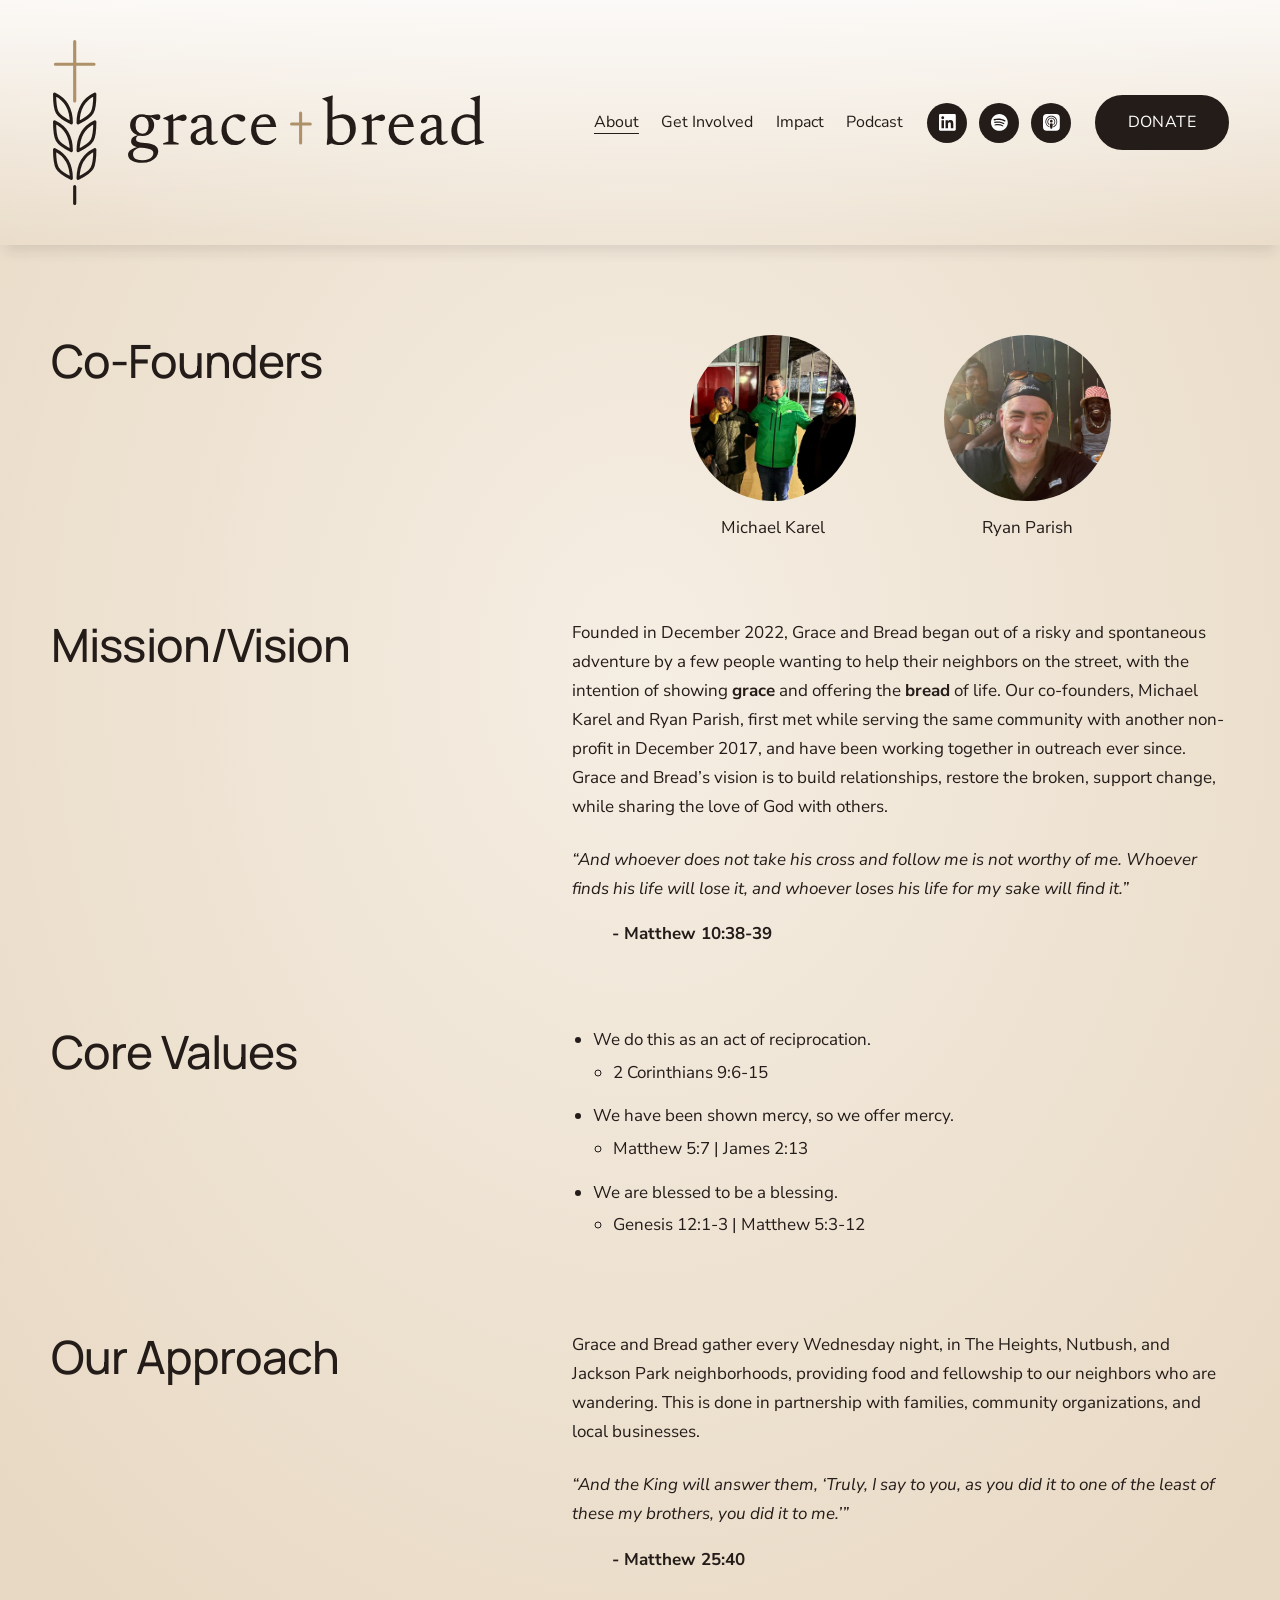
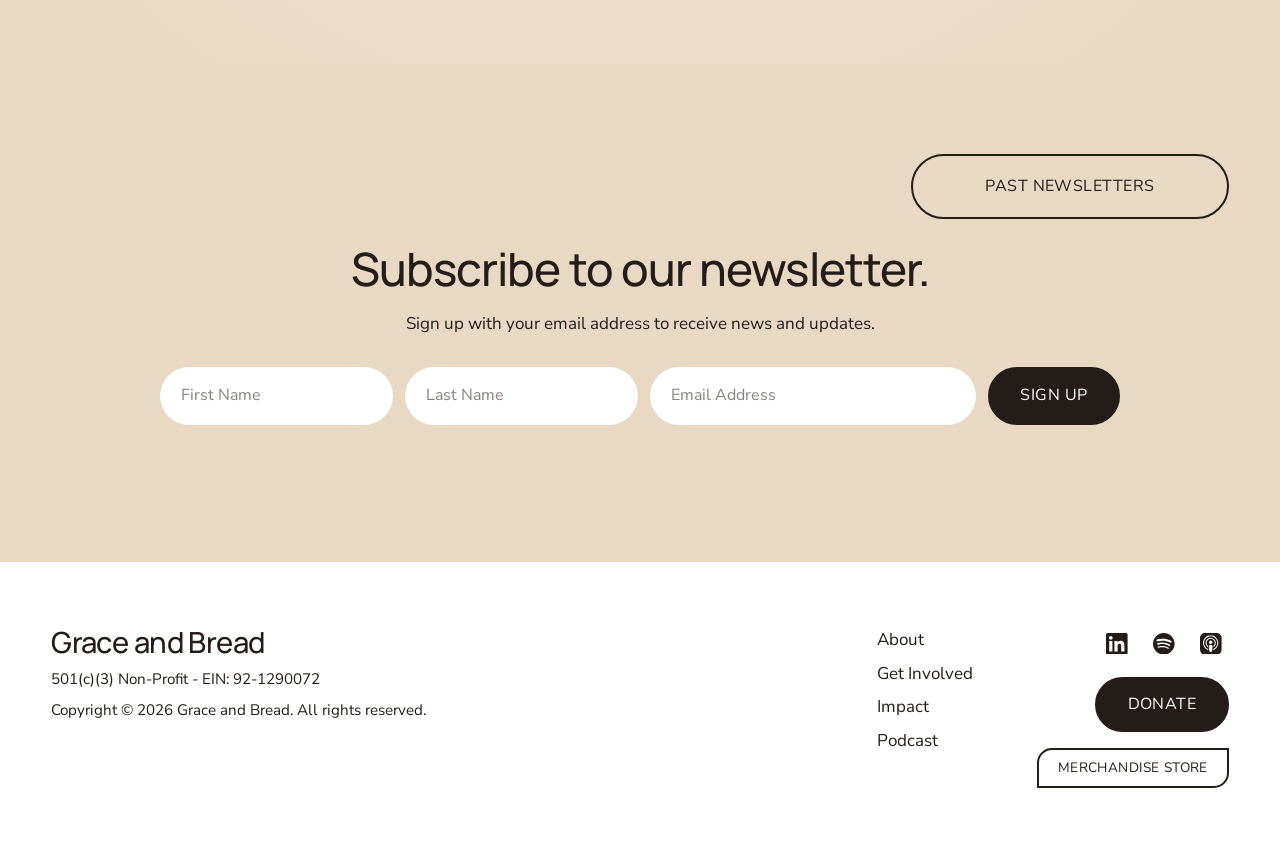
==== about/index.html @ 590ab5f3 "Add files via upload" ====
<!doctype html>
<html lang="en-US">
<head>
<meta charset="utf-8">
<meta name="viewport" content="width=device-width, initial-scale=1">
<title>Grace and Bread | Helping our neighbors on the street</title>
<meta name="description" content="Discover how Grace and Bread supports communities through compassion, food, and fellowship, sharing love and restoring relationships since 2022.">
<link rel="canonical" href="https://graceandbread.org/about">
<meta name="theme-color" content="#241C19">
<meta property="og:site_name" content="Grace and Bread">
<meta property="og:type" content="website">
<meta property="og:title" content="Grace and Bread | Helping our neighbors on the street">
<meta property="og:description" content="Discover how Grace and Bread supports communities through compassion, food, and fellowship, sharing love and restoring relationships since 2022.">
<meta property="og:url" content="https://graceandbread.org/about">
<meta property="og:image" content="https://graceandbread.org/assets/brand/og-image.jpg">
<meta name="twitter:card" content="summary_large_image">
<link rel="icon" href="../favicon.svg" type="image/svg+xml">
<link rel="icon" href="../favicon-32.png" sizes="32x32" type="image/png">
<link rel="apple-touch-icon" href="../apple-touch-icon.png">
<link rel="preload" href="../assets/fonts/manrope.woff2" as="font" type="font/woff2" crossorigin>
<link rel="preload" href="../assets/fonts/nunito-sans.woff2" as="font" type="font/woff2" crossorigin>
<link rel="stylesheet" href="../assets/css/site.css">
</head>
<body>
<a class="skip-link" href="#main">Skip to content</a>
<header class="site-header">
  <div class="container header-inner">
    <a class="site-logo" href="../" aria-label="Grace and Bread home">
      <img src="../assets/brand/gb-horizontal-ink.svg" alt="grace + bread" width="1386" height="537">
    </a>
    <div class="header-right">
      <nav class="site-nav" aria-label="Main">
        <a href="../about/" aria-current="page">About</a>
        <a href="../volunteer/">Get Involved</a>
        <a href="https://impact.graceandbread.org" target="_blank" rel="noopener">Impact</a>
        <a href="../neighbors-on-the-street/">Podcast</a>
      </nav>
      <div class="social"><a class="icon-link" href="https://www.linkedin.com/company/grace-and-bread" target="_blank" rel="noopener" aria-label="LinkedIn"><svg viewBox="0 0 24 24" aria-hidden="true" focusable="false"><path d="M20.447 20.452h-3.554v-5.569c0-1.328-.027-3.037-1.852-3.037-1.853 0-2.136 1.445-2.136 2.939v5.667H9.351V9h3.414v1.561h.046c.477-.9 1.637-1.85 3.37-1.85 3.601 0 4.267 2.37 4.267 5.455v6.286zM5.337 7.433c-1.144 0-2.063-.926-2.063-2.065 0-1.138.92-2.063 2.063-2.063 1.14 0 2.064.925 2.064 2.063 0 1.139-.925 2.065-2.064 2.065zm1.782 13.019H3.555V9h3.564v11.452zM22.225 0H1.771C.792 0 0 .774 0 1.729v20.542C0 23.227.792 24 1.771 24h20.451C23.2 24 24 23.227 24 22.271V1.729C24 .774 23.2 0 22.222 0h.003z"/></svg></a><a class="icon-link" href="https://open.spotify.com/show/1ldvB0Y8aGOqSL68YrGLQc" target="_blank" rel="noopener" aria-label="Spotify"><svg viewBox="0 0 24 24" aria-hidden="true" focusable="false"><path d="M12 0C5.4 0 0 5.4 0 12s5.4 12 12 12 12-5.4 12-12S18.66 0 12 0zm5.521 17.34c-.24.359-.66.48-1.021.24-2.82-1.74-6.36-2.101-10.561-1.141-.418.122-.779-.179-.899-.539-.12-.421.18-.78.54-.9 4.56-1.021 8.52-.6 11.64 1.32.42.18.479.659.301 1.02zm1.44-3.3c-.301.42-.841.6-1.262.3-3.239-1.98-8.159-2.58-11.939-1.38-.479.12-1.02-.12-1.14-.6-.12-.48.12-1.021.6-1.141C9.6 9.9 15 10.561 18.72 12.84c.361.181.54.78.241 1.2zm.12-3.36C15.24 8.4 8.82 8.16 5.16 9.301c-.6.179-1.2-.181-1.38-.721-.18-.601.18-1.2.72-1.381 4.26-1.26 11.28-1.02 15.721 1.621.539.3.719 1.02.419 1.56-.299.421-1.02.599-1.559.3z"/></svg></a><a class="icon-link" href="https://podcasts.apple.com/us/podcast/neighbors-on-the-street/id1845269344" target="_blank" rel="noopener" aria-label="Apple Podcasts"><svg viewBox="0 0 24 24" aria-hidden="true" focusable="false"><path d="M5.34 0A5.328 5.328 0 000 5.34v13.32A5.328 5.328 0 005.34 24h13.32A5.328 5.328 0 0024 18.66V5.34A5.328 5.328 0 0018.66 0zm6.525 2.568c2.336 0 4.448.902 6.056 2.587 1.224 1.272 1.912 2.619 2.264 4.392.12.59.12 2.2.007 2.864a8.506 8.506 0 01-3.24 5.296c-.608.46-2.096 1.261-2.336 1.261-.088 0-.096-.091-.056-.46.072-.592.144-.715.48-.856.536-.224 1.448-.874 2.008-1.435a7.644 7.644 0 002.008-3.536c.208-.824.184-2.656-.048-3.504-.728-2.696-2.928-4.792-5.624-5.352-.784-.16-2.208-.16-3 0-2.728.56-4.984 2.76-5.672 5.528-.184.752-.184 2.584 0 3.336.456 1.832 1.64 3.512 3.192 4.512.304.2.672.408.824.472.336.144.408.264.472.856.04.36.03.464-.056.464-.056 0-.464-.176-.896-.384l-.04-.03c-2.472-1.216-4.056-3.274-4.632-6.012-.144-.706-.168-2.392-.03-3.04.36-1.74 1.048-3.1 2.192-4.304 1.648-1.737 3.768-2.656 6.128-2.656zm.134 2.81c.409.004.803.04 1.106.106 2.784.62 4.76 3.408 4.376 6.174-.152 1.114-.536 2.03-1.216 2.88-.336.43-1.152 1.15-1.296 1.15-.023 0-.048-.272-.048-.603v-.605l.416-.496c1.568-1.878 1.456-4.502-.256-6.224-.664-.67-1.432-1.064-2.424-1.246-.64-.118-.776-.118-1.448-.008-1.02.167-1.81.562-2.512 1.256-1.72 1.704-1.832 4.342-.264 6.222l.413.496v.608c0 .336-.027.608-.06.608-.03 0-.264-.16-.512-.36l-.034-.011c-.832-.664-1.568-1.842-1.872-2.997-.184-.698-.184-2.024.008-2.72.504-1.878 1.888-3.335 3.808-4.019.41-.145 1.133-.22 1.814-.211zm-.13 2.99c.31 0 .62.06.844.178.488.253.888.745 1.04 1.259.464 1.578-1.208 2.96-2.72 2.254h-.015c-.712-.331-1.096-.956-1.104-1.77 0-.733.408-1.371 1.112-1.745.224-.117.534-.176.844-.176zm-.011 4.728c.988-.004 1.706.349 1.97.97.198.464.124 1.932-.218 4.302-.232 1.656-.36 2.074-.68 2.356-.44.39-1.064.498-1.656.288h-.003c-.716-.257-.87-.605-1.164-2.644-.341-2.37-.416-3.838-.218-4.302.262-.616.974-.966 1.97-.97z"/></svg></a></div>
      <a class="btn btn--primary" href="https://www.zeffy.com/en-US/donation-form/501f2f33-2c6e-4ce9-b588-f0e57f0bc025" target="_blank" rel="noopener">Donate</a>
    </div>
    <button class="menu-toggle" type="button" aria-controls="mobile-menu" aria-expanded="false" aria-label="Open menu"><span></span><span></span><span></span></button>
  </div>
</header>
<script>document.documentElement.style.setProperty("--header-h", document.querySelector(".site-header").offsetHeight + "px")</script>
<div class="mobile-menu" id="mobile-menu" role="dialog" aria-modal="true" aria-label="Menu" hidden>
  <button class="menu-close" type="button" aria-label="Close menu">&times;</button>
  <nav aria-label="Mobile">
        <a href="../about/" aria-current="page">About</a>
        <a href="../volunteer/">Get Involved</a>
        <a href="https://impact.graceandbread.org" target="_blank" rel="noopener">Impact</a>
        <a href="../neighbors-on-the-street/">Podcast</a>
  </nav>
  <div class="social"><a class="icon-link" href="https://www.linkedin.com/company/grace-and-bread" target="_blank" rel="noopener" aria-label="LinkedIn"><svg viewBox="0 0 24 24" aria-hidden="true" focusable="false"><path d="M20.447 20.452h-3.554v-5.569c0-1.328-.027-3.037-1.852-3.037-1.853 0-2.136 1.445-2.136 2.939v5.667H9.351V9h3.414v1.561h.046c.477-.9 1.637-1.85 3.37-1.85 3.601 0 4.267 2.37 4.267 5.455v6.286zM5.337 7.433c-1.144 0-2.063-.926-2.063-2.065 0-1.138.92-2.063 2.063-2.063 1.14 0 2.064.925 2.064 2.063 0 1.139-.925 2.065-2.064 2.065zm1.782 13.019H3.555V9h3.564v11.452zM22.225 0H1.771C.792 0 0 .774 0 1.729v20.542C0 23.227.792 24 1.771 24h20.451C23.2 24 24 23.227 24 22.271V1.729C24 .774 23.2 0 22.222 0h.003z"/></svg></a><a class="icon-link" href="https://open.spotify.com/show/1ldvB0Y8aGOqSL68YrGLQc" target="_blank" rel="noopener" aria-label="Spotify"><svg viewBox="0 0 24 24" aria-hidden="true" focusable="false"><path d="M12 0C5.4 0 0 5.4 0 12s5.4 12 12 12 12-5.4 12-12S18.66 0 12 0zm5.521 17.34c-.24.359-.66.48-1.021.24-2.82-1.74-6.36-2.101-10.561-1.141-.418.122-.779-.179-.899-.539-.12-.421.18-.78.54-.9 4.56-1.021 8.52-.6 11.64 1.32.42.18.479.659.301 1.02zm1.44-3.3c-.301.42-.841.6-1.262.3-3.239-1.98-8.159-2.58-11.939-1.38-.479.12-1.02-.12-1.14-.6-.12-.48.12-1.021.6-1.141C9.6 9.9 15 10.561 18.72 12.84c.361.181.54.78.241 1.2zm.12-3.36C15.24 8.4 8.82 8.16 5.16 9.301c-.6.179-1.2-.181-1.38-.721-.18-.601.18-1.2.72-1.381 4.26-1.26 11.28-1.02 15.721 1.621.539.3.719 1.02.419 1.56-.299.421-1.02.599-1.559.3z"/></svg></a><a class="icon-link" href="https://podcasts.apple.com/us/podcast/neighbors-on-the-street/id1845269344" target="_blank" rel="noopener" aria-label="Apple Podcasts"><svg viewBox="0 0 24 24" aria-hidden="true" focusable="false"><path d="M5.34 0A5.328 5.328 0 000 5.34v13.32A5.328 5.328 0 005.34 24h13.32A5.328 5.328 0 0024 18.66V5.34A5.328 5.328 0 0018.66 0zm6.525 2.568c2.336 0 4.448.902 6.056 2.587 1.224 1.272 1.912 2.619 2.264 4.392.12.59.12 2.2.007 2.864a8.506 8.506 0 01-3.24 5.296c-.608.46-2.096 1.261-2.336 1.261-.088 0-.096-.091-.056-.46.072-.592.144-.715.48-.856.536-.224 1.448-.874 2.008-1.435a7.644 7.644 0 002.008-3.536c.208-.824.184-2.656-.048-3.504-.728-2.696-2.928-4.792-5.624-5.352-.784-.16-2.208-.16-3 0-2.728.56-4.984 2.76-5.672 5.528-.184.752-.184 2.584 0 3.336.456 1.832 1.64 3.512 3.192 4.512.304.2.672.408.824.472.336.144.408.264.472.856.04.36.03.464-.056.464-.056 0-.464-.176-.896-.384l-.04-.03c-2.472-1.216-4.056-3.274-4.632-6.012-.144-.706-.168-2.392-.03-3.04.36-1.74 1.048-3.1 2.192-4.304 1.648-1.737 3.768-2.656 6.128-2.656zm.134 2.81c.409.004.803.04 1.106.106 2.784.62 4.76 3.408 4.376 6.174-.152 1.114-.536 2.03-1.216 2.88-.336.43-1.152 1.15-1.296 1.15-.023 0-.048-.272-.048-.603v-.605l.416-.496c1.568-1.878 1.456-4.502-.256-6.224-.664-.67-1.432-1.064-2.424-1.246-.64-.118-.776-.118-1.448-.008-1.02.167-1.81.562-2.512 1.256-1.72 1.704-1.832 4.342-.264 6.222l.413.496v.608c0 .336-.027.608-.06.608-.03 0-.264-.16-.512-.36l-.034-.011c-.832-.664-1.568-1.842-1.872-2.997-.184-.698-.184-2.024.008-2.72.504-1.878 1.888-3.335 3.808-4.019.41-.145 1.133-.22 1.814-.211zm-.13 2.99c.31 0 .62.06.844.178.488.253.888.745 1.04 1.259.464 1.578-1.208 2.96-2.72 2.254h-.015c-.712-.331-1.096-.956-1.104-1.77 0-.733.408-1.371 1.112-1.745.224-.117.534-.176.844-.176zm-.011 4.728c.988-.004 1.706.349 1.97.97.198.464.124 1.932-.218 4.302-.232 1.656-.36 2.074-.68 2.356-.44.39-1.064.498-1.656.288h-.003c-.716-.257-.87-.605-1.164-2.644-.341-2.37-.416-3.838-.218-4.302.262-.616.974-.966 1.97-.97z"/></svg></a></div>
  <a class="btn btn--primary" href="https://www.zeffy.com/en-US/donation-form/501f2f33-2c6e-4ce9-b588-f0e57f0bc025" target="_blank" rel="noopener">Donate</a>
</div>
<main id="main">
<section class="section under-header about-gradient" data-follow-gradient>
  <div class="container rows">
    <div class="row">
      <h1 class="h2">Co-Founders</h1>
      <div class="founders">
        <figure class="founder">
          <img src="../assets/img/michael-karel.jpg" alt="Michael Karel" style="object-position:51.6% 35.2%" width="400" height="400">
          <figcaption>Michael Karel</figcaption>
        </figure>
        <figure class="founder">
          <img src="../assets/img/ryan-parish.jpg" alt="Ryan Parish" style="object-position:49.2% 92%" width="400" height="400">
          <figcaption>Ryan Parish</figcaption>
        </figure>
      </div>
    </div>
    <div class="row">
      <h2>Mission/Vision</h2>
      <div class="row-body">
        <p>Founded in December 2022, Grace and Bread began out of a risky and spontaneous adventure by a few people wanting to help their neighbors on the street, with the intention of showing <strong>grace</strong> and offering the <strong>bread</strong> of life. Our co-founders, Michael Karel and Ryan Parish, first met while serving the same community with another non-profit in December 2017, and have been working together in outreach ever since. Grace and Bread&rsquo;s vision is to build relationships, restore the broken, support change, while sharing the love of God with others.</p>
        <p class="verse-quote">&ldquo;And whoever does not take his cross and follow me is not worthy of me. Whoever finds his life will lose it, and whoever loses his life for my sake will find it.&rdquo;</p>
        <p class="verse-ref">- Matthew 10:38-39</p>
      </div>
    </div>
    <div class="row">
      <h2>Core Values</h2>
      <div class="row-body">
        <ul class="values">
          <li>We do this as an act of reciprocation.<ul><li>2 Corinthians 9:6-15</li></ul></li>
          <li>We have been shown mercy, so we offer mercy.<ul><li>Matthew 5:7 | James 2:13</li></ul></li>
          <li>We are blessed to be a blessing.<ul><li>Genesis 12:1-3 | Matthew 5:3-12</li></ul></li>
        </ul>
      </div>
    </div>
    <div class="row">
      <h2>Our Approach</h2>
      <div class="row-body">
        <p>Grace and Bread gather every Wednesday night, in The Heights, Nutbush, and Jackson Park neighborhoods, providing food and fellowship to our neighbors who are wandering. This is done in partnership with families, community organizations, and local businesses.</p>
        <p class="verse-quote">&ldquo;And the King will answer them, &lsquo;Truly, I say to you, as you did it to one of the least of these my brothers, you did it to me.&rsquo;&rdquo;</p>
        <p class="verse-ref">- Matthew 25:40</p>
      </div>
    </div>
  </div>
</section>
<section class="section newsletter" data-theme="bright-inverse" aria-labelledby="nl-title">
  <div class="container">
    <div class="newsletter-archive"><a class="btn btn--secondary btn--large" href="https://us17.campaign-archive.com/home/?u=65bce3fe601ee6ae03822fba6&amp;id=89d9757425" target="_blank" rel="noopener">Past Newsletters</a></div>
    <div class="newsletter-block">
      <h2 id="nl-title">Subscribe to our newsletter.</h2>
      <p>Sign up with your email address to receive news and updates.</p>
      <div>
        <form class="form-inline" action="https://graceandbread.us17.list-manage.com/subscribe/post?u=65bce3fe601ee6ae03822fba6&amp;id=89d9757425" method="POST" target="_blank" data-mailchimp>
          <div class="field"><label class="visually-hidden" for="nl-first">First Name</label><input id="nl-first" name="FNAME" placeholder="First Name" autocomplete="given-name" maxlength="30"></div>
          <div class="field"><label class="visually-hidden" for="nl-last">Last Name</label><input id="nl-last" name="LNAME" placeholder="Last Name" autocomplete="family-name" maxlength="30"></div>
          <div class="field field--email"><label class="visually-hidden" for="nl-email">Email Address</label><input id="nl-email" type="email" name="EMAIL" placeholder="Email Address" autocomplete="email" required></div>
          <button class="btn btn--primary" type="submit">Sign Up</button>
          <div class="form__hp" aria-hidden="true"><input type="text" name="b_65bce3fe601ee6ae03822fba6_89d9757425" tabindex="-1" value=""></div>
          <p class="form__status" role="status" aria-live="polite" style="grid-column:1/-1"></p>
        </form>
        <p class="form__done" tabindex="-1" hidden>Thank you!<small></small></p>
      </div>
    </div>
  </div>
</section>
</main>
<footer class="site-footer">
  <div class="container footer-grid">
    <div class="footer-info">
      <h3>Grace and Bread</h3>
      <p>501(c)(3) Non-Profit - EIN: 92-1290072</p>
      <p>Copyright &copy; <span data-year>2026</span> Grace and Bread. All rights reserved.</p>
    </div>
    <nav class="footer-nav" aria-label="Footer">
        <a href="../about/">About</a>
        <a href="../volunteer/">Get Involved</a>
        <a href="https://impact.graceandbread.org" target="_blank" rel="noopener">Impact</a>
        <a href="../neighbors-on-the-street/">Podcast</a>
    </nav>
    <div class="footer-actions">
      <div class="social"><a class="icon-link" href="https://www.linkedin.com/company/grace-and-bread" target="_blank" rel="noopener" aria-label="LinkedIn"><svg viewBox="0 0 24 24" aria-hidden="true" focusable="false"><path d="M20.447 20.452h-3.554v-5.569c0-1.328-.027-3.037-1.852-3.037-1.853 0-2.136 1.445-2.136 2.939v5.667H9.351V9h3.414v1.561h.046c.477-.9 1.637-1.85 3.37-1.85 3.601 0 4.267 2.37 4.267 5.455v6.286zM5.337 7.433c-1.144 0-2.063-.926-2.063-2.065 0-1.138.92-2.063 2.063-2.063 1.14 0 2.064.925 2.064 2.063 0 1.139-.925 2.065-2.064 2.065zm1.782 13.019H3.555V9h3.564v11.452zM22.225 0H1.771C.792 0 0 .774 0 1.729v20.542C0 23.227.792 24 1.771 24h20.451C23.2 24 24 23.227 24 22.271V1.729C24 .774 23.2 0 22.222 0h.003z"/></svg></a><a class="icon-link" href="https://open.spotify.com/show/1ldvB0Y8aGOqSL68YrGLQc" target="_blank" rel="noopener" aria-label="Spotify"><svg viewBox="0 0 24 24" aria-hidden="true" focusable="false"><path d="M12 0C5.4 0 0 5.4 0 12s5.4 12 12 12 12-5.4 12-12S18.66 0 12 0zm5.521 17.34c-.24.359-.66.48-1.021.24-2.82-1.74-6.36-2.101-10.561-1.141-.418.122-.779-.179-.899-.539-.12-.421.18-.78.54-.9 4.56-1.021 8.52-.6 11.64 1.32.42.18.479.659.301 1.02zm1.44-3.3c-.301.42-.841.6-1.262.3-3.239-1.98-8.159-2.58-11.939-1.38-.479.12-1.02-.12-1.14-.6-.12-.48.12-1.021.6-1.141C9.6 9.9 15 10.561 18.72 12.84c.361.181.54.78.241 1.2zm.12-3.36C15.24 8.4 8.82 8.16 5.16 9.301c-.6.179-1.2-.181-1.38-.721-.18-.601.18-1.2.72-1.381 4.26-1.26 11.28-1.02 15.721 1.621.539.3.719 1.02.419 1.56-.299.421-1.02.599-1.559.3z"/></svg></a><a class="icon-link" href="https://podcasts.apple.com/us/podcast/neighbors-on-the-street/id1845269344" target="_blank" rel="noopener" aria-label="Apple Podcasts"><svg viewBox="0 0 24 24" aria-hidden="true" focusable="false"><path d="M5.34 0A5.328 5.328 0 000 5.34v13.32A5.328 5.328 0 005.34 24h13.32A5.328 5.328 0 0024 18.66V5.34A5.328 5.328 0 0018.66 0zm6.525 2.568c2.336 0 4.448.902 6.056 2.587 1.224 1.272 1.912 2.619 2.264 4.392.12.59.12 2.2.007 2.864a8.506 8.506 0 01-3.24 5.296c-.608.46-2.096 1.261-2.336 1.261-.088 0-.096-.091-.056-.46.072-.592.144-.715.48-.856.536-.224 1.448-.874 2.008-1.435a7.644 7.644 0 002.008-3.536c.208-.824.184-2.656-.048-3.504-.728-2.696-2.928-4.792-5.624-5.352-.784-.16-2.208-.16-3 0-2.728.56-4.984 2.76-5.672 5.528-.184.752-.184 2.584 0 3.336.456 1.832 1.64 3.512 3.192 4.512.304.2.672.408.824.472.336.144.408.264.472.856.04.36.03.464-.056.464-.056 0-.464-.176-.896-.384l-.04-.03c-2.472-1.216-4.056-3.274-4.632-6.012-.144-.706-.168-2.392-.03-3.04.36-1.74 1.048-3.1 2.192-4.304 1.648-1.737 3.768-2.656 6.128-2.656zm.134 2.81c.409.004.803.04 1.106.106 2.784.62 4.76 3.408 4.376 6.174-.152 1.114-.536 2.03-1.216 2.88-.336.43-1.152 1.15-1.296 1.15-.023 0-.048-.272-.048-.603v-.605l.416-.496c1.568-1.878 1.456-4.502-.256-6.224-.664-.67-1.432-1.064-2.424-1.246-.64-.118-.776-.118-1.448-.008-1.02.167-1.81.562-2.512 1.256-1.72 1.704-1.832 4.342-.264 6.222l.413.496v.608c0 .336-.027.608-.06.608-.03 0-.264-.16-.512-.36l-.034-.011c-.832-.664-1.568-1.842-1.872-2.997-.184-.698-.184-2.024.008-2.72.504-1.878 1.888-3.335 3.808-4.019.41-.145 1.133-.22 1.814-.211zm-.13 2.99c.31 0 .62.06.844.178.488.253.888.745 1.04 1.259.464 1.578-1.208 2.96-2.72 2.254h-.015c-.712-.331-1.096-.956-1.104-1.77 0-.733.408-1.371 1.112-1.745.224-.117.534-.176.844-.176zm-.011 4.728c.988-.004 1.706.349 1.97.97.198.464.124 1.932-.218 4.302-.232 1.656-.36 2.074-.68 2.356-.44.39-1.064.498-1.656.288h-.003c-.716-.257-.87-.605-1.164-2.644-.341-2.37-.416-3.838-.218-4.302.262-.616.974-.966 1.97-.97z"/></svg></a></div>
      <a class="btn btn--primary" href="https://www.zeffy.com/en-US/donation-form/501f2f33-2c6e-4ce9-b588-f0e57f0bc025" target="_blank" rel="noopener">Donate</a>
      <a class="btn btn--tertiary" href="https://www.bonfire.com/store/graceandbread/" target="_blank" rel="noopener">Merchandise Store</a>
    </div>
  </div>
</footer>
<script src="../assets/js/site.js" defer></script>
</body>
</html>
---- assets/css/site.css ----
/* =====================================================================
   Grace and Bread — site styles
   Same layout, fonts, and section themes as the Squarespace site,
   with colors taken from the new logo.
   ===================================================================== */

/* ---------------------------------------------------------------------
   PALETTE — these five values drive every color on the site.
   Active: colors from the new logo.
   The old Squarespace colors, if you ever want them back:
     --black: #655A3F; --accent: #FBE19F; --light-accent: #FFF5D9; --dark-accent: #FFCF5A;
   --------------------------------------------------------------------- */
:root {
  --white: #FFFFFF;
  --black: #241C19;          /* logo ink */
  --accent: #E8D9C4;         /* logo cream */
  --light-accent: #F5EEE3;
  --dark-accent: #AE9169;    /* logo gold */
}

@font-face { font-family: "Manrope"; src: url("../fonts/manrope.woff2") format("woff2"); font-weight: 200 800; font-display: swap; }
@font-face { font-family: "Nunito Sans"; src: url("../fonts/nunito-sans.woff2") format("woff2"); font-weight: 200 1000; font-style: normal; font-display: swap; }
@font-face { font-family: "Nunito Sans"; src: url("../fonts/nunito-sans-italic.woff2") format("woff2"); font-weight: 200 1000; font-style: italic; font-display: swap; }

:root {
  --heading-font: "Manrope", "Segoe UI", system-ui, sans-serif;
  --body-font: "Nunito Sans", "Segoe UI", system-ui, sans-serif;
  --max: 1400px;
  --gutter: 4vw;
  --section-pad: clamp(3.5rem, 7vw, 6.5rem);
  --h1: clamp(2.5rem, 1.4rem + 3.3vw, 4.25rem);
  --h2: clamp(2rem, 1.35rem + 1.9vw, 3.1rem);
  --h3: clamp(1.4rem, 1.1rem + 0.9vw, 1.85rem);
  --h4: clamp(1.1rem, 1rem + 0.35vw, 1.3rem);
  --p: 1.0625rem;
  --p-large: clamp(1.2rem, 1.05rem + 0.4vw, 1.4rem);

  /* default (white) section theme */
  --bg: var(--white); --text: var(--black);
  --btn-bg: var(--black); --btn-text: var(--white);
  --outline: var(--black); --field-bg: var(--light-accent);
}
[data-theme="black"] {
  --bg: var(--black); --text: var(--white);
  --btn-bg: var(--accent); --btn-text: var(--black);
  --outline: var(--accent); --field-bg: var(--white);
}
[data-theme="bright-inverse"] {
  --bg: var(--accent); --text: var(--black);
  --btn-bg: var(--black); --btn-text: var(--white);
  --outline: var(--black); --field-bg: var(--white);
}

*, *::before, *::after { box-sizing: border-box; }
html { -webkit-text-size-adjust: 100%; }
body {
  margin: 0; background: var(--white); color: var(--black);
  font-family: var(--body-font); font-size: var(--p); line-height: 1.7;
  -webkit-font-smoothing: antialiased;
}
img, svg, iframe { display: block; max-width: 100%; }
h1, h2, h3, h4, .h2 {
  font-family: var(--heading-font); font-weight: 500;
  line-height: 1.12; letter-spacing: -0.02em;
  margin: 0 0 0.6em; color: var(--text); text-wrap: balance;
}
h1 { font-size: var(--h1); line-height: 1.06; }
h2, .h2 { font-size: var(--h2); }
h3 { font-size: var(--h3); }
h4 { font-size: var(--h4); letter-spacing: 0; }
p { margin: 0 0 1em; text-wrap: pretty; }
p:last-child { margin-bottom: 0; }
.large { font-size: var(--p-large); line-height: 1.5; }
a { color: inherit; text-underline-offset: 0.18em; }
a:hover { opacity: 0.8; }
:focus-visible { outline: 2px solid currentColor; outline-offset: 3px; }
.container { width: min(100% - 2 * var(--gutter), var(--max)); margin-inline: auto; }
.section { background: var(--bg); color: var(--text); padding-block: var(--section-pad); }
.under-header { padding-top: calc(var(--header-h, 13rem) + var(--section-pad)); }
.skip-link { position: absolute; left: 1rem; top: -5rem; z-index: 100; background: var(--black); color: var(--white); padding: .7rem 1.2rem; border-radius: 999px; }
.skip-link:focus { top: 1rem; }
.visually-hidden { position: absolute !important; width: 1px; height: 1px; overflow: hidden; clip: rect(0 0 0 0); white-space: nowrap; }

/* ------------------------------------------------------------ buttons */
.btn {
  display: inline-flex; align-items: center; justify-content: center;
  font: 400 1rem/1.2 var(--body-font); text-transform: uppercase; letter-spacing: 0.03em;
  padding: 1em 1.9em; border: 2px solid var(--btn-bg); border-radius: 999px;
  text-decoration: none; cursor: pointer; white-space: nowrap; transition: opacity .15s ease;
}
.btn:hover { opacity: .8; }
.btn--primary { background: var(--btn-bg); color: var(--btn-text); }
.btn--secondary { background: transparent; color: var(--outline); border-color: var(--outline); }
.btn--tertiary { background: transparent; color: var(--outline); border-color: var(--outline); border-radius: 1.1em 0; padding: .7em 1.4em; font-size: .85rem; }
.btn--large { padding: 1.3em 4.5em; font-size: 1rem; }
.btn[disabled] { opacity: .6; cursor: progress; }

/* ------------------------------------------------------------- header */
/* Sits over the top of each page and fades from white to clear, like the old site */
.site-header { position: absolute; top: 0; left: 0; right: 0; z-index: 20; }
.site-header::before {
  content: ""; position: absolute; inset: 0; z-index: -1;
  background: linear-gradient(var(--white), rgba(255, 255, 255, 0)); opacity: .85;
  box-shadow: 0 12px 12px -6px rgba(36, 28, 25, .12);
}
.header-inner { display: flex; align-items: center; justify-content: space-between; gap: 1.5rem; padding-block: 3vw; }
.site-logo img { width: clamp(240px, 34vw, 562px); height: auto; }
.header-right { display: flex; align-items: center; gap: 1.5rem; }
.site-nav { display: flex; gap: 1.4rem; }
.site-nav a { font-size: 1rem; text-decoration: none; color: var(--black); white-space: nowrap; }
.site-nav a[aria-current="page"] { text-decoration: underline; text-underline-offset: .4em; text-decoration-thickness: 1px; }
.social { display: flex; gap: .75rem; }
.icon-link { display: inline-grid; place-items: center; width: 2.5rem; height: 2.5rem; border-radius: 50%; background: var(--black); color: var(--white); }
.icon-link svg { width: 1.05rem; height: 1.05rem; fill: currentColor; }
.menu-toggle { display: none; background: none; border: 0; padding: .4rem; cursor: pointer; color: var(--black); }
.menu-toggle span { display: block; width: 28px; height: 2px; background: currentColor; margin: 6px 0; }
.mobile-menu {
  position: fixed; inset: 0; z-index: 50; background: var(--white);
  display: flex; flex-direction: column; align-items: center; justify-content: center; gap: 2rem;
  padding: 2rem var(--gutter); animation: fade .25s ease;
}
.mobile-menu[hidden] { display: none; }
.mobile-menu nav { display: flex; flex-direction: column; align-items: center; gap: .75rem; }
.mobile-menu nav a { font: 500 1.9rem/1.3 var(--heading-font); text-decoration: none; }
.mobile-menu .icon-link { width: 3rem; height: 3rem; }
.menu-close { position: absolute; top: 1.25rem; right: var(--gutter); background: none; border: 0; font-size: 2.4rem; line-height: 1; cursor: pointer; color: var(--black); }
@keyframes fade { from { opacity: 0; } }
@media (max-width: 1199px) {
  .header-right { display: none; }
  .menu-toggle { display: block; }
  .site-logo img { width: min(58vw, 380px); }
  .header-inner { padding-block: 4vw; }
}

/* --------------------------------------------------------------- hero */
.hero { position: relative; isolation: isolate; overflow: hidden; color: var(--text); }
.hero-bg { position: absolute; inset: 0; z-index: -2; width: 100%; height: 100%; object-fit: cover; }
.hero-overlay { position: absolute; inset: 0; z-index: -1; background: var(--bg); }
.hero .container {
  min-height: clamp(42rem, 64vw, 60rem); display: flex; flex-direction: column; justify-content: flex-end;
  padding-top: var(--header-h, 13rem); padding-bottom: clamp(3rem, 7vw, 6rem);
}
.hero-copy { max-width: 44rem; }
.hero-copy .large { margin-bottom: 1.5rem; }

.center-col { max-width: 44rem; margin-inline: auto; text-align: center; }
.center-col h4 { margin-bottom: 2.25rem; }

/* ---------------------------------------------------------- newsletter */
.newsletter-archive { display: flex; justify-content: flex-end; margin-bottom: 1.5rem; }
.newsletter-block { max-width: 60rem; margin-inline: auto; text-align: center; }
.newsletter-block h2 { margin-bottom: .35em; }
.newsletter-block > p { margin-bottom: 1.75rem; }
.form-inline { display: grid; gap: .75rem; grid-template-columns: 1fr 1fr 1.4fr auto; }
@media (max-width: 767px) {
  .form-inline { grid-template-columns: 1fr 1fr; }
  .form-inline .field--email, .form-inline .btn { grid-column: 1 / -1; }
  .newsletter-archive { justify-content: center; }
}

/* ---------------------------------------------------------------- forms */
.field { display: grid; gap: .35rem; text-align: left; }
.field label, .field legend { font-size: .95rem; color: var(--text); }
.field .req { opacity: .65; font-size: .85em; }
.field input, .field textarea {
  font: inherit; font-size: 1rem; color: var(--black);
  background: var(--field-bg); border: 0; border-radius: 999px; padding: .95rem 1.3rem; width: 100%;
}
.field textarea { border-radius: 1.5rem; min-height: 8.5rem; resize: vertical; }
.field input::placeholder, .field textarea::placeholder { color: var(--black); opacity: .55; }
.field input:focus, .field textarea:focus { outline: 2px solid var(--dark-accent); outline-offset: 1px; }
fieldset.field { border: 0; padding: 0; margin: 0; }
fieldset.field legend { margin-bottom: .5rem; }
.name-pair { display: grid; grid-template-columns: 1fr 1fr; gap: .75rem; }
.name-pair label { font-size: .85rem; }
.form-stack { display: grid; gap: 1.1rem; }
.form-stack .btn { justify-self: start; }
.form__hp { position: absolute; left: -9999px; }
.form__status { margin: .75rem 0 0; min-height: 1.4em; }
.form__status[data-state="error"] { font-weight: 700; }
.form__done { font: 500 var(--h3)/1.3 var(--heading-font); margin: 0; }
.form__done small { display: block; margin-top: .5rem; font: 400 1rem/1.5 var(--body-font); }
[hidden] { display: none !important; }

/* ------------------------------------------------ two-column page rows */
.rows { display: grid; gap: clamp(3rem, 6vw, 5rem); }
.row { display: grid; grid-template-columns: 5fr 7fr; gap: clamp(1.5rem, 4vw, 4rem); align-items: start; }
.row > :first-child { margin: 0; }
.row-body { max-width: 48rem; }
.split { display: grid; grid-template-columns: 1fr 1fr; gap: clamp(2rem, 6vw, 6rem); align-items: start; }
@media (max-width: 767px) { .row, .split { grid-template-columns: 1fr; } }

/* About: gradient that drifts toward the cursor, as on the old site */
.about-gradient { --gx: 50%; --gy: 40%; background: radial-gradient(70% 70% at var(--gx) var(--gy), var(--light-accent), var(--accent)); }
.founders { display: flex; justify-content: center; gap: clamp(2rem, 7vw, 5.5rem); }
.founder { margin: 0; text-align: center; width: clamp(150px, 13vw, 190px); }
.founder img { width: 100%; height: auto; aspect-ratio: 1; object-fit: cover; border-radius: 50%; background: var(--light-accent); }
.founder figcaption { margin-top: .8rem; }
.verse-quote { font-style: italic; margin-top: 1.5rem; }
.verse-ref { font-weight: 700; padding-left: 2.5rem; }
.values { margin: 0; padding-left: 1.3rem; }
.values > li { margin-bottom: .9rem; }
.values ul { margin: .25rem 0 0; padding-left: 1.3rem; list-style: circle; }

.aside-cta { margin-top: 2.25rem; padding-top: 2rem; border-top: 1px solid var(--accent); }
.aside-cta .btn { margin-top: .5rem; }

/* ------------------------------------------------------------- podcast */
.podcast-hero { padding: var(--header-h, 13rem) 0 var(--gutter); background: var(--white); }
.podcast-panel {
  position: relative; isolation: isolate; overflow: hidden;
  width: min(100% - 2 * var(--gutter), var(--max) + 2 * var(--gutter)); margin-inline: auto;
  padding: clamp(2.5rem, 4vw, 3.5rem) clamp(1.5rem, 4vw, 4rem) clamp(2.5rem, 5vw, 4.5rem);
}
.podcast-panel .hero-overlay { background: var(--white); opacity: .8; }
.podcast-top { display: grid; grid-template-columns: 1.1fr 1fr; gap: clamp(2rem, 5vw, 4rem); align-items: start; }
.podcast-embed iframe { width: 100%; height: 352px; border: 0; border-radius: 12px; }
.badges-title { margin-top: clamp(2.5rem, 5vw, 4rem); font-weight: 700; }
.badges { list-style: none; margin: 1.5rem 0 0; padding: 0; display: grid; grid-template-columns: repeat(6, minmax(0, 1fr)); gap: 1rem clamp(1rem, 2vw, 2rem); max-width: 44rem; }
.badges li { grid-column: span 2; }
.badges li:nth-child(4) { grid-column: 2 / span 2; }
.badges img { width: 100%; height: auto; }
@media (max-width: 767px) {
  .podcast-top { grid-template-columns: 1fr; }
  .badges { grid-template-columns: 1fr 1fr; max-width: 26rem; }
  .badges li, .badges li:nth-child(4) { grid-column: auto; }
}

/* -------------------------------------------------------------- footer */
.site-footer { padding-block: clamp(3rem, 5vw, 4.5rem); background: var(--white); color: var(--black); }
.footer-grid { display: grid; grid-template-columns: 1fr auto auto; gap: clamp(2rem, 5vw, 5rem); align-items: start; }
.footer-info h3 { margin-bottom: .5rem; }
.footer-info p { margin: 0 0 .35rem; font-size: .95rem; }
.footer-nav { display: flex; flex-direction: column; gap: .3rem; }
.footer-nav a { text-decoration: none; }
.footer-nav a:hover { text-decoration: underline; }
.footer-actions { display: flex; flex-direction: column; align-items: flex-end; gap: 1rem; }
.footer-actions .icon-link { background: none; color: var(--black); width: 2.2rem; height: 2.2rem; }
.footer-actions .icon-link svg { width: 1.35rem; height: 1.35rem; }
@media (max-width: 767px) {
  .footer-grid { grid-template-columns: 1fr 1fr; }
  .footer-info { grid-column: 1 / -1; order: 3; }
}

.page-message { text-align: center; max-width: 36rem; margin-inline: auto; }
.page-message p { margin-bottom: 2rem; }
@media (prefers-reduced-motion: reduce) { *, *::before, *::after { animation: none !important; transition: none !important; } }
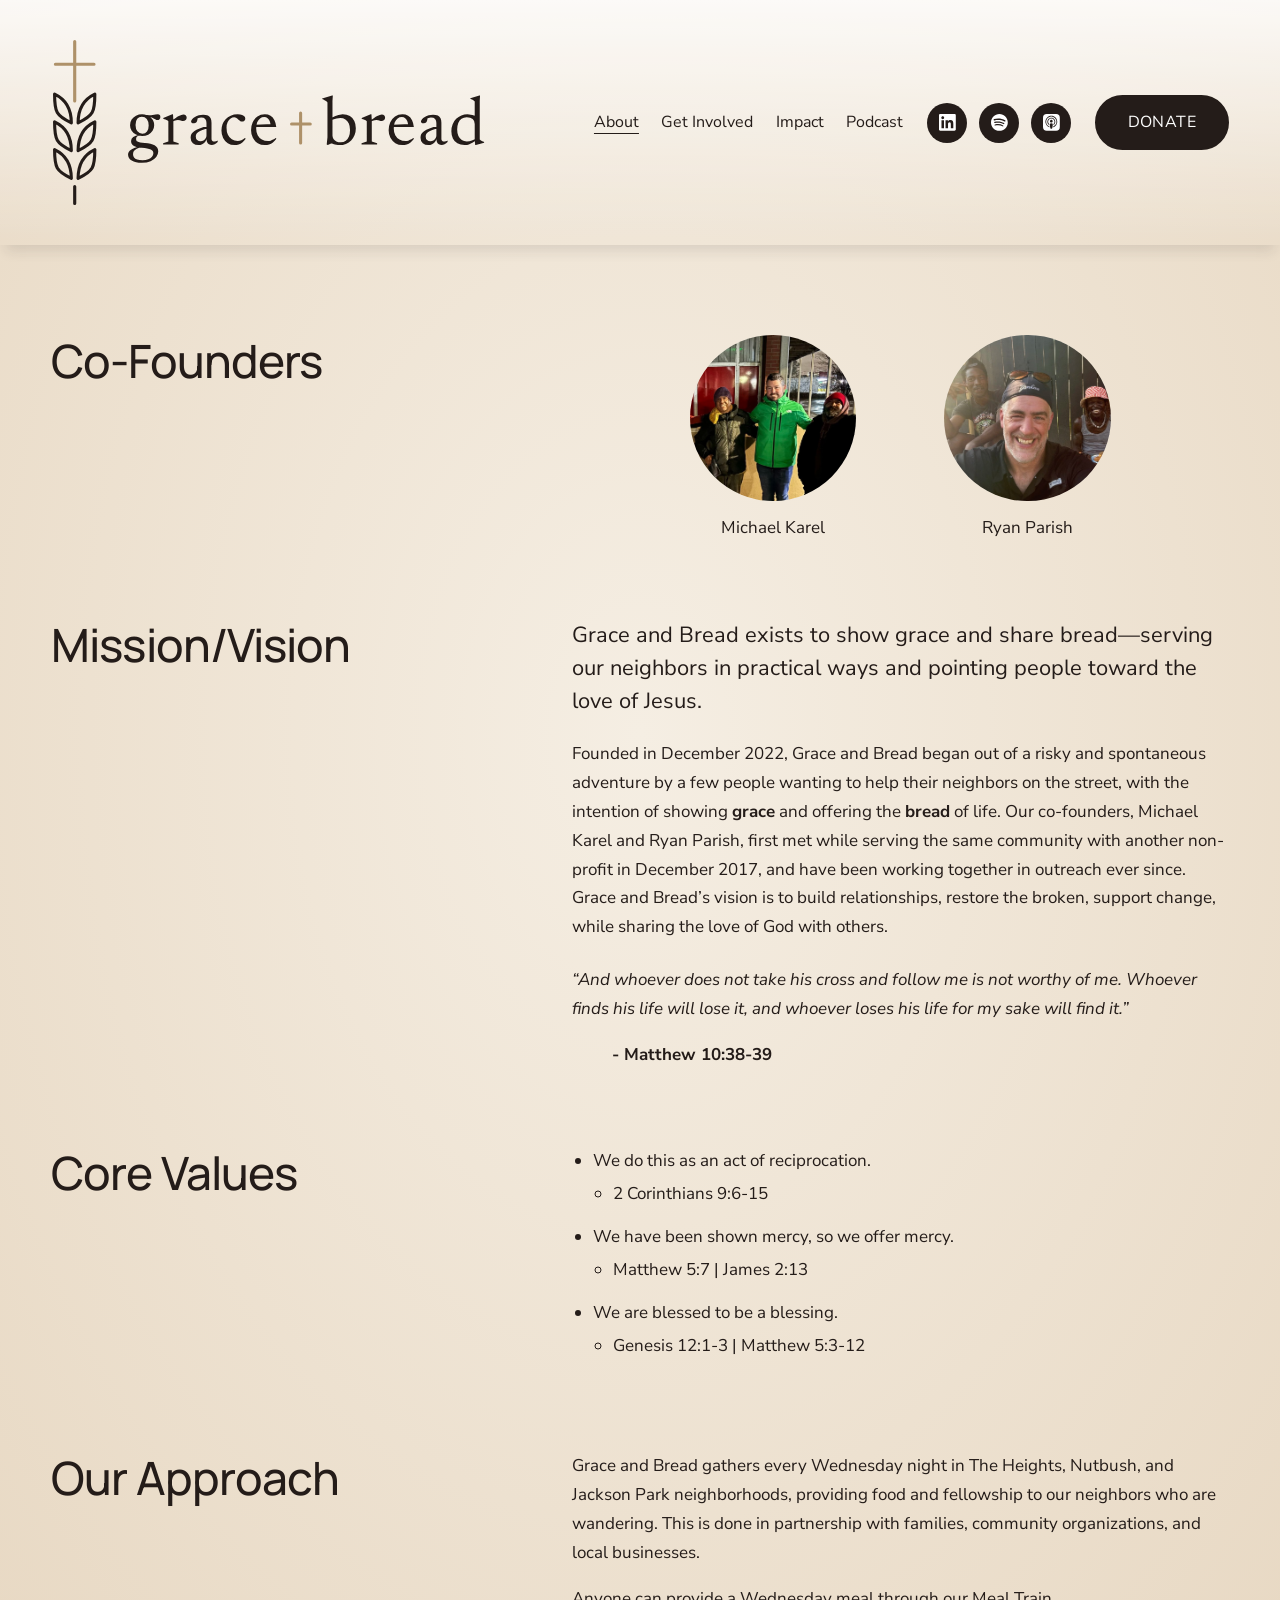
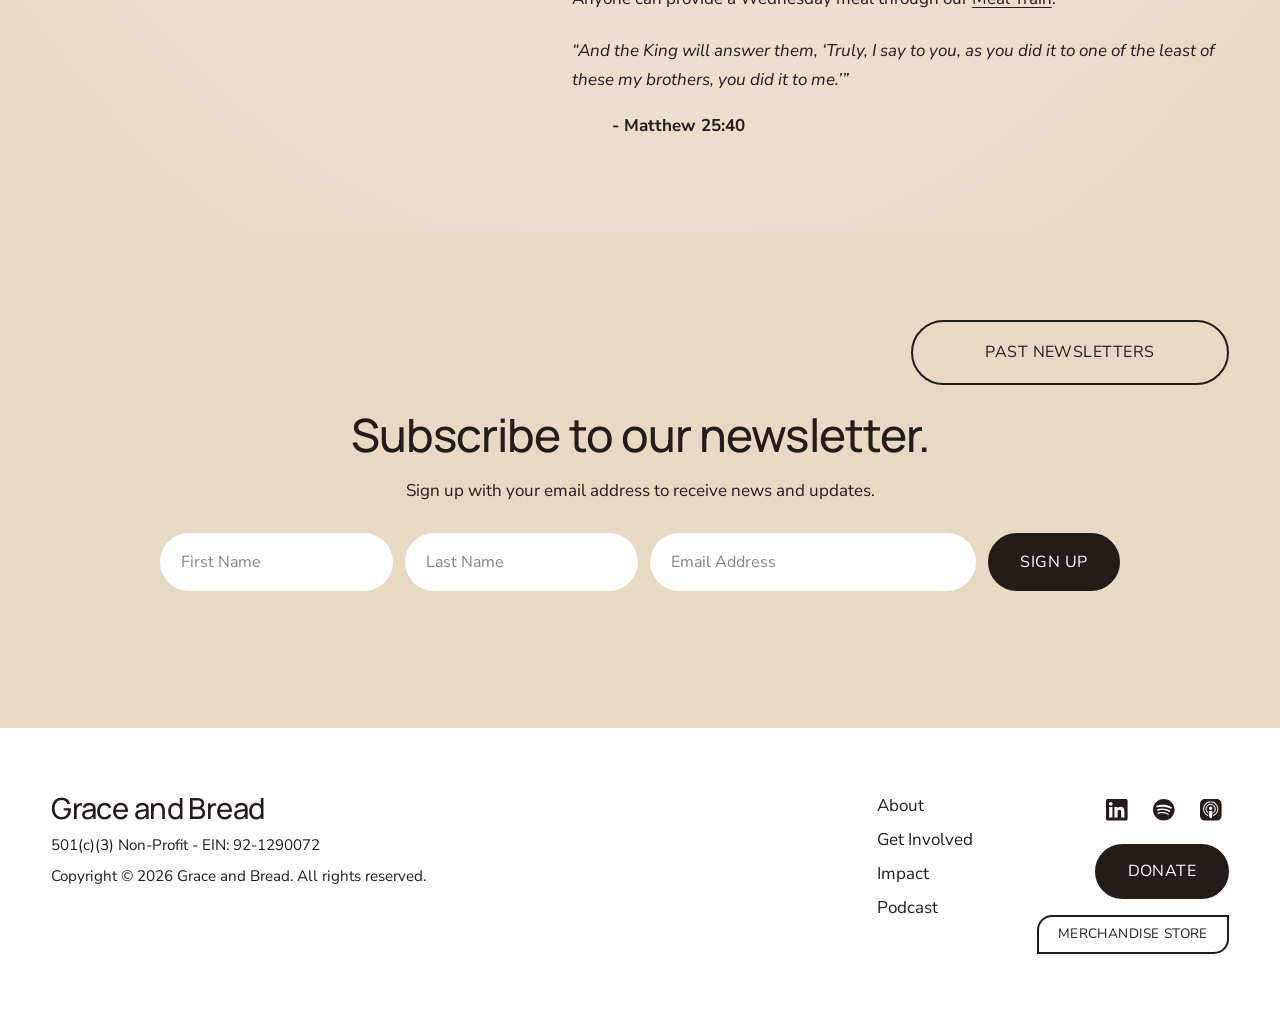
==== commit e30c5d87: "Update index.html" ====
--- a/about/index.html
+++ b/about/index.html
@@ -3,13 +3,13 @@
 <head>
 <meta charset="utf-8">
 <meta name="viewport" content="width=device-width, initial-scale=1">
-<title>Grace and Bread | Helping our neighbors on the street</title>
+<title>About | Grace and Bread</title>
 <meta name="description" content="Discover how Grace and Bread supports communities through compassion, food, and fellowship, sharing love and restoring relationships since 2022.">
 <link rel="canonical" href="https://graceandbread.org/about">
 <meta name="theme-color" content="#241C19">
 <meta property="og:site_name" content="Grace and Bread">
 <meta property="og:type" content="website">
-<meta property="og:title" content="Grace and Bread | Helping our neighbors on the street">
+<meta property="og:title" content="About | Grace and Bread">
 <meta property="og:description" content="Discover how Grace and Bread supports communities through compassion, food, and fellowship, sharing love and restoring relationships since 2022.">
 <meta property="og:url" content="https://graceandbread.org/about">
 <meta property="og:image" content="https://graceandbread.org/assets/brand/og-image.jpg">
@@ -72,6 +72,7 @@
     <div class="row">
       <h2>Mission/Vision</h2>
       <div class="row-body">
+        <p class="large">Grace and Bread exists to show grace and share bread&mdash;serving our neighbors in practical ways and pointing people toward the love of Jesus.</p>
         <p>Founded in December 2022, Grace and Bread began out of a risky and spontaneous adventure by a few people wanting to help their neighbors on the street, with the intention of showing <strong>grace</strong> and offering the <strong>bread</strong> of life. Our co-founders, Michael Karel and Ryan Parish, first met while serving the same community with another non-profit in December 2017, and have been working together in outreach ever since. Grace and Bread&rsquo;s vision is to build relationships, restore the broken, support change, while sharing the love of God with others.</p>
         <p class="verse-quote">&ldquo;And whoever does not take his cross and follow me is not worthy of me. Whoever finds his life will lose it, and whoever loses his life for my sake will find it.&rdquo;</p>
         <p class="verse-ref">- Matthew 10:38-39</p>
@@ -90,7 +91,8 @@
     <div class="row">
       <h2>Our Approach</h2>
       <div class="row-body">
-        <p>Grace and Bread gather every Wednesday night, in The Heights, Nutbush, and Jackson Park neighborhoods, providing food and fellowship to our neighbors who are wandering. This is done in partnership with families, community organizations, and local businesses.</p>
+        <p>Grace and Bread gathers every Wednesday night in The Heights, Nutbush, and Jackson Park neighborhoods, providing food and fellowship to our neighbors who are wandering. This is done in partnership with families, community organizations, and local businesses.</p>
+        <p>Anyone can provide a Wednesday meal through our <a href="https://www.mealtrain.com/trains/ydnv3y" target="_blank" rel="noopener">Meal Train</a>.</p>
         <p class="verse-quote">&ldquo;And the King will answer them, &lsquo;Truly, I say to you, as you did it to one of the least of these my brothers, you did it to me.&rsquo;&rdquo;</p>
         <p class="verse-ref">- Matthew 25:40</p>
       </div>
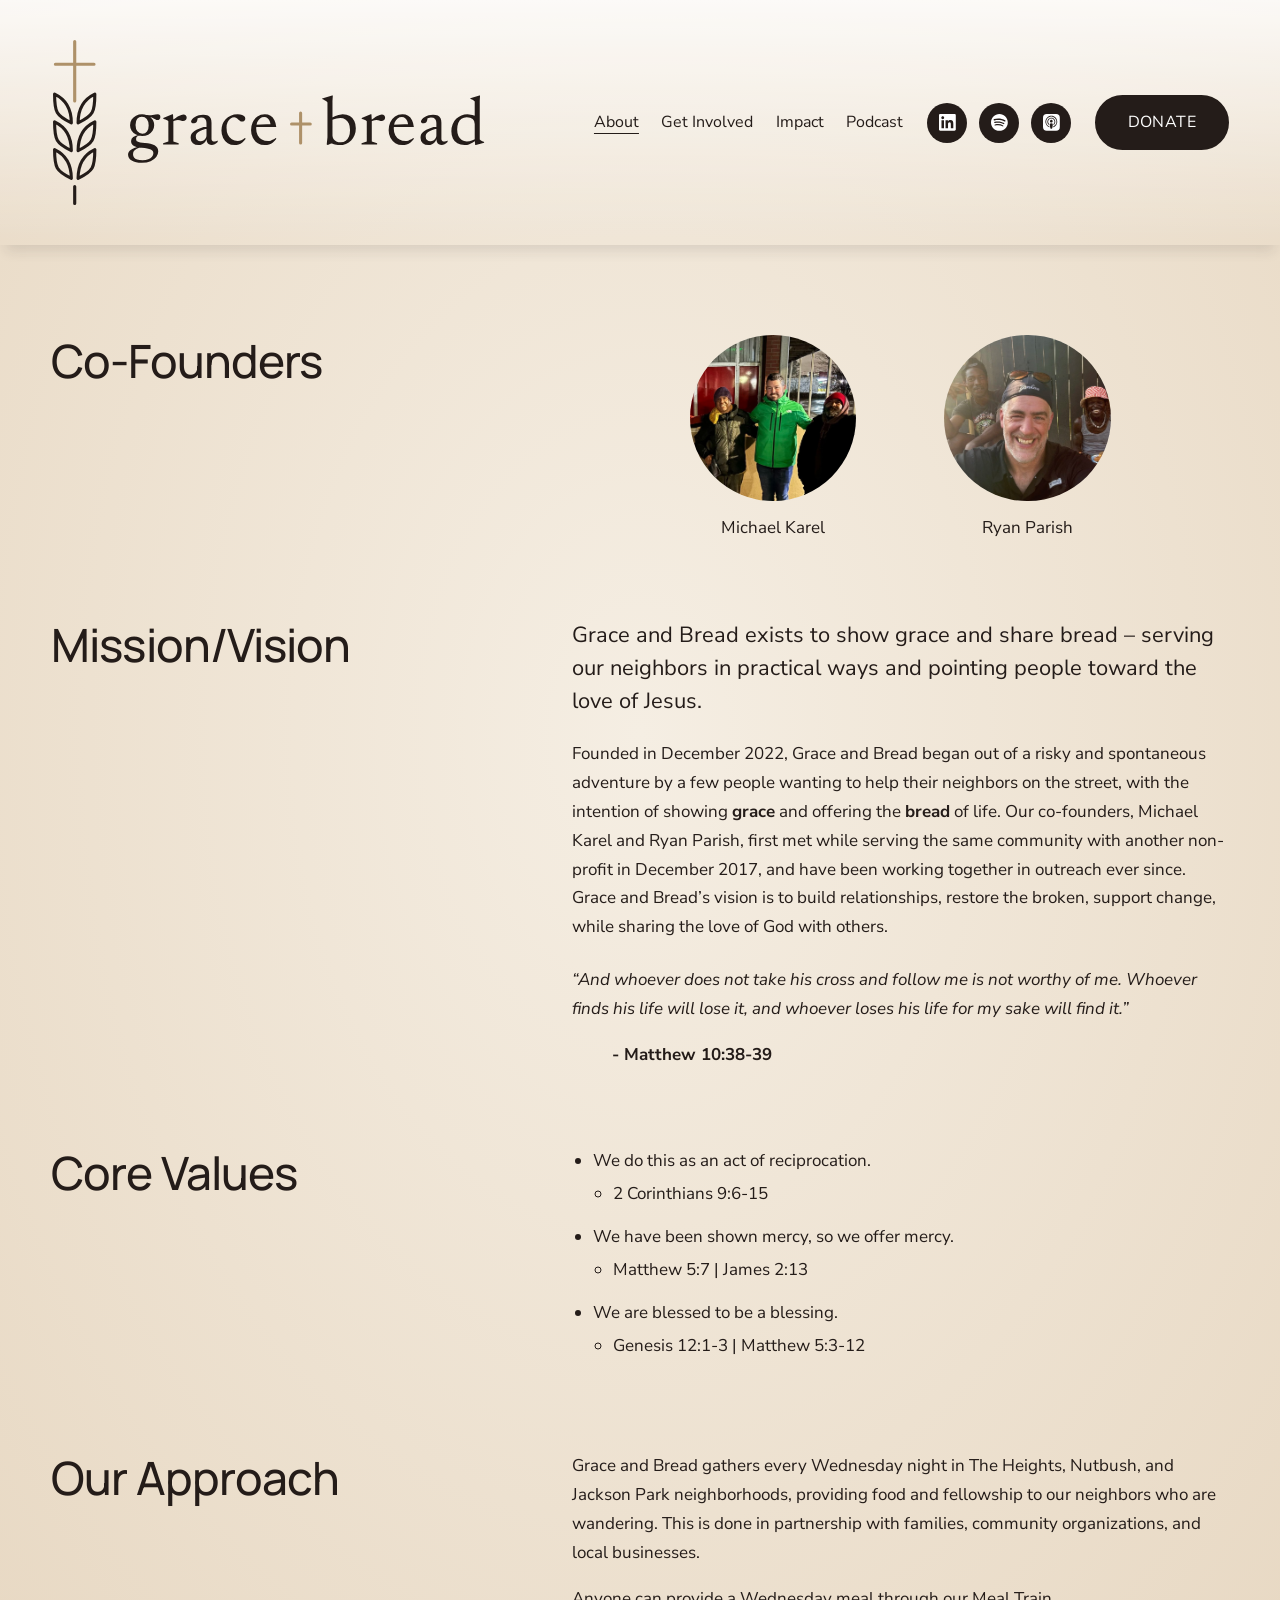
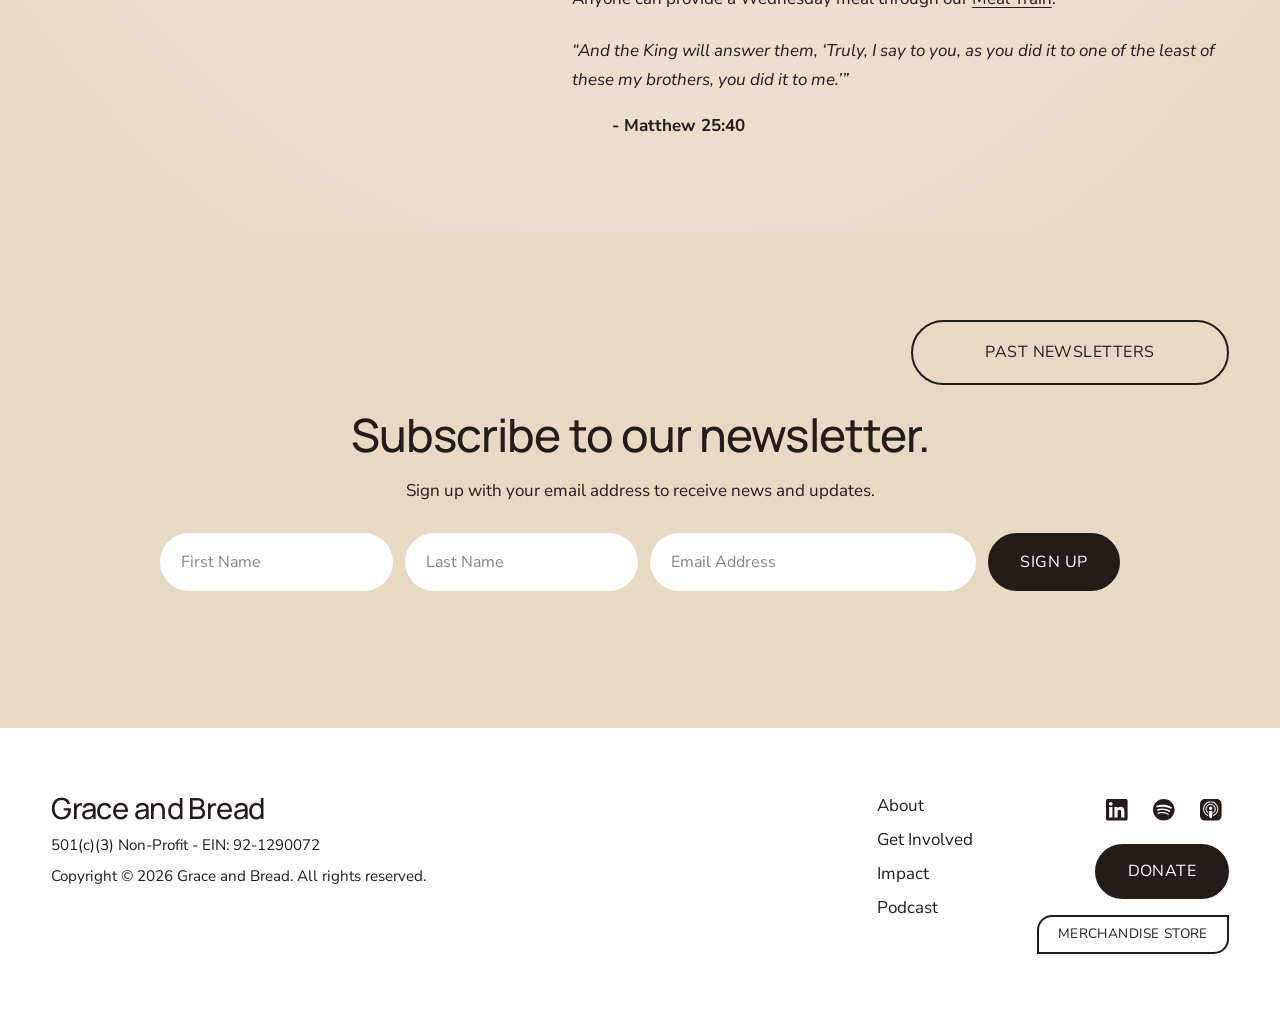
==== commit 7b3bceda: "Update index.html" ====
--- a/about/index.html
+++ b/about/index.html
@@ -72,7 +72,7 @@
     <div class="row">
       <h2>Mission/Vision</h2>
       <div class="row-body">
-        <p class="large">Grace and Bread exists to show grace and share bread&mdash;serving our neighbors in practical ways and pointing people toward the love of Jesus.</p>
+        <p class="large">Grace and Bread exists to show grace and share bread &ndash; serving our neighbors in practical ways and pointing people toward the love of Jesus.</p>
         <p>Founded in December 2022, Grace and Bread began out of a risky and spontaneous adventure by a few people wanting to help their neighbors on the street, with the intention of showing <strong>grace</strong> and offering the <strong>bread</strong> of life. Our co-founders, Michael Karel and Ryan Parish, first met while serving the same community with another non-profit in December 2017, and have been working together in outreach ever since. Grace and Bread&rsquo;s vision is to build relationships, restore the broken, support change, while sharing the love of God with others.</p>
         <p class="verse-quote">&ldquo;And whoever does not take his cross and follow me is not worthy of me. Whoever finds his life will lose it, and whoever loses his life for my sake will find it.&rdquo;</p>
         <p class="verse-ref">- Matthew 10:38-39</p>
